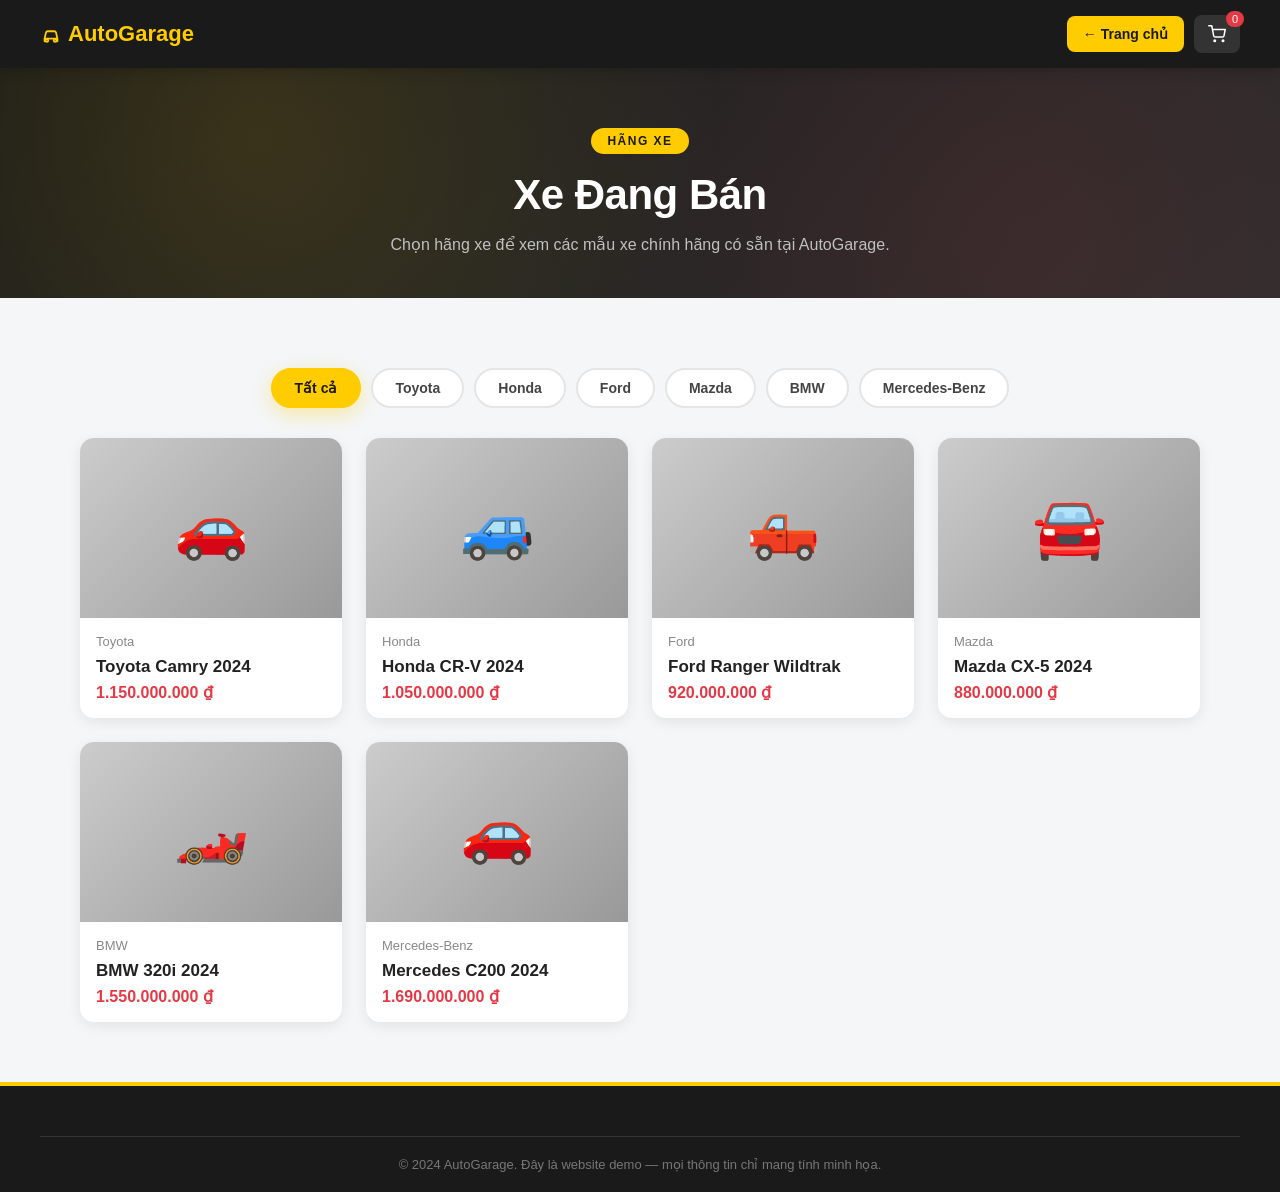
==== Source/Website_garage_auto/cars.html @ 5e153e86 "thêm vào" ====
<!DOCTYPE html>
<html lang="vi">
<head>
  <meta charset="UTF-8">
  <meta name="viewport" content="width=device-width, initial-scale=1.0">
  <title>Xe Theo Hãng — AutoGarage</title>
  <link rel="stylesheet" href="css/style.css">
  <link rel="stylesheet" href="css/page.css">
  <link rel="stylesheet" href="css/toast.css">
</head>
<body>

<header class="site-header">
  <a href="index.html" class="logo">
    <svg viewBox="0 0 24 24" width="22" height="22" fill="none" stroke="currentColor" stroke-width="2" stroke-linecap="round" stroke-linejoin="round" style="vertical-align:middle;margin-right:6px">
      <path d="M5 17h14M5 17l1.5-6.5A2 2 0 0 1 8.4 9h7.2a2 2 0 0 1 1.9 1.5L19 17M5 17v3M19 17v3"></path>
      <circle cx="7.5" cy="19" r="1.5"></circle>
      <circle cx="16.5" cy="19" r="1.5"></circle>
    </svg>
    AutoGarage
  </a>
  <div class="header-actions">
    <a href="index.html" class="header-login-btn">← Trang chủ</a>
    <a href="cart.html" class="btn-cart" style="text-decoration:none">
      <svg viewBox="0 0 24 24" width="18" height="18" fill="none" stroke="currentColor" stroke-width="2" stroke-linecap="round" stroke-linejoin="round">
        <circle cx="9" cy="21" r="1"></circle>
        <circle cx="20" cy="21" r="1"></circle>
        <path d="M1 1h4l2.6 13.4a2 2 0 0 0 2 1.6h9.7a2 2 0 0 0 2-1.6L23 6H6"></path>
      </svg>
      <span class="cart-count" id="cart-count">0</span>
    </a>
  </div>
</header>

<main class="page-wrapper">
  <section class="page-hero" style="padding:60px 40px 40px">
    <div class="page-hero-content">
      <span class="page-hero-badge" id="page-badge">HÃNG XE</span>
      <h1 id="page-title">Xe Đang Bán</h1>
      <p id="page-desc">Chọn hãng xe để xem các mẫu xe chính hãng có sẵn tại AutoGarage.</p>
    </div>
  </section>

  <!-- Bộ lọc hãng -->
  <section class="page-section" style="padding-bottom:20px">
    <div class="filter-tabs" id="brand-tabs">
      <a href="cars.html" class="filter-tab" data-brand="">Tất cả</a>
      <a href="cars.html?brand=toyota" class="filter-tab" data-brand="toyota">Toyota</a>
      <a href="cars.html?brand=honda" class="filter-tab" data-brand="honda">Honda</a>
      <a href="cars.html?brand=ford" class="filter-tab" data-brand="ford">Ford</a>
      <a href="cars.html?brand=mazda" class="filter-tab" data-brand="mazda">Mazda</a>
      <a href="cars.html?brand=bmw" class="filter-tab" data-brand="bmw">BMW</a>
      <a href="cars.html?brand=mercedes" class="filter-tab" data-brand="mercedes">Mercedes-Benz</a>
    </div>
  </section>

  <section class="page-section" style="padding-top:0">
    <div id="cars-grid" class="grid"></div>
  </section>
</main>

<footer class="site-footer">
  <div class="footer-bottom">
    <p>© 2024 AutoGarage. Đây là website demo — mọi thông tin chỉ mang tính minh họa.</p>
  </div>
</footer>

<script src="js/data.js"></script>
<script src="js/toast.js"></script>
<script>
(function () {
  function escapeHtml(str) {
    const d = document.createElement('div');
    d.textContent = str == null ? '' : String(str);
    return d.innerHTML;
  }

  // Cập nhật cart badge
  const cartCountEl = document.getElementById('cart-count');
  if (cartCountEl) {
    const cart = JSON.parse(localStorage.getItem('autogarage_cart') || '[]');
    cartCountEl.textContent = cart.reduce((s, i) => s + i.qty, 0);
  }

  const params = new URLSearchParams(location.search);
  const brandParam = (params.get('brand') || '').toLowerCase();

  // Highlight tab active
  document.querySelectorAll('.filter-tab').forEach(tab => {
    if (tab.dataset.brand === brandParam) {
      tab.classList.add('active');
    }
  });

  // Lọc dữ liệu
  let list = carsData;
  let title = 'Xe Đang Bán';
  let desc = 'Chọn hãng xe để xem các mẫu xe chính hãng có sẵn tại AutoGarage.';

  if (brandParam) {
    list = carsData.filter(c => c.brand.toLowerCase().includes(brandParam));
    const brandLabel = list[0] ? list[0].brand : brandParam.toUpperCase();
    title = `Xe ${brandLabel}`;
    desc = `Danh sách xe ${brandLabel} chính hãng đang có tại AutoGarage.`;
  }

  document.getElementById('page-title').textContent = title;
  document.getElementById('page-desc').textContent = desc;
  document.title = title + ' — AutoGarage';

  // Render
  const grid = document.getElementById('cars-grid');
  if (!list.length) {
    grid.innerHTML = '<p style="color:#888;padding:40px;text-align:center;grid-column:1/-1">Không có xe nào của hãng này.</p>';
  } else {
    grid.innerHTML = list.map(car => `
      <a class="card" href="product.html?type=car&id=${car.id}">
        <div class="card-img">${car.img}</div>
        <div class="card-body">
          <div class="card-brand">${escapeHtml(car.brand)}</div>
          <div class="card-title">${escapeHtml(car.name)}</div>
          <div class="card-price">${escapeHtml(car.price)}</div>
        </div>
      </a>
    `).join('');
  }
})();
</script>
</body>
</html>
---- Source/Website_garage_auto/css/style.css ----
* { margin: 0; padding: 0; box-sizing: border-box; }

body {
  font-family: 'Segoe UI', Tahoma, sans-serif;
  background: #f4f6f8;
  color: #222;
}

/* HEADER */
.site-header {
  position: sticky;
  top: 0;
  display: flex;
  align-items: center;
  gap: 30px;
  padding: 15px 40px;
  background: #1a1a1a;
  color: #fff;
  z-index: 100;
  box-shadow: 0 2px 12px rgba(0,0,0,0.2);
}

.logo { font-size: 22px; font-weight: 800; color: #ffcc00; }

.menu { display: flex; list-style: none; gap: 5px; }
.menu-item { position: relative; }

.menu-link, .menu-item > a {
  display: block;
  padding: 12px 18px;
  color: #eee;
  text-decoration: none;
  border-radius: 6px;
  font-weight: 500;
  transition: background 0.2s;
}

.menu-item > a:hover { background: #333; color: #ffcc00; }

.dropdown {
  position: absolute;
  top: 100%;
  left: 0;
  min-width: 240px;
  background: #fff;
  color: #222;
  border-radius: 8px;
  box-shadow: 0 10px 30px rgba(0,0,0,0.2);
  padding: 8px 0;
  list-style: none;
  opacity: 0;
  visibility: hidden;
  transform: translateY(10px);
  transition: all 0.25s ease;
  z-index: 200;
}

.menu-item.has-dropdown:hover > .dropdown {
  opacity: 1;
  visibility: visible;
  transform: translateY(0);
}

.dropdown li a {
  display: block;
  padding: 10px 20px;
  color: #333;
  text-decoration: none;
  font-size: 14px;
}
.dropdown li a:hover { background: #fff3cd; color: #c97d00; }

.dropdown-group {
  padding: 10px 20px;
  font-weight: 700;
  color: #999;
  font-size: 12px;
  text-transform: uppercase;
  border-top: 1px solid #eee;
}
.dropdown-group:first-child { border-top: none; }
.dropdown-group ul { list-style: none; padding-left: 8px; }
.dropdown-group ul li a {
  font-weight: 400;
  font-size: 14px;
  padding: 6px 12px;
  color: #333;
}

.header-actions { margin-left: auto; display: flex; gap: 10px; align-items: center; }

.btn-cart {
  display: inline-flex;
  align-items: center;
  justify-content: center;
  background: #333;
  border: none;
  color: #fff;
  padding: 10px 14px;
  border-radius: 8px;
  cursor: pointer;
  font-size: 16px;
  position: relative;
}

.cart-count {
  background: #e63946;
  color: #fff;
  font-size: 11px;
  padding: 2px 6px;
  border-radius: 10px;
  position: absolute;
  top: -4px; right: -4px;
  min-width: 18px;
  text-align: center;
}

.header-login-btn {
  display: inline-flex;
  align-items: center;
  gap: 8px;
  padding: 10px 16px;
  background: #ffcc00;
  color: #1a1a1a;
  text-decoration: none;
  border-radius: 8px;
  font-weight: 700;
  font-size: 14px;
  transition: background 0.2s;
}
.header-login-btn:hover { background: #ffaa00; }

/* SECTIONS */
.section { padding: 40px; max-width: 1400px; margin: 0 auto; }

.section-title {
  font-size: 28px;
  margin-bottom: 25px;
  color: #1a1a1a;
  border-left: 6px solid #ffcc00;
  padding-left: 14px;
}

.grid {
  display: grid;
  grid-template-columns: repeat(auto-fill, minmax(260px, 1fr));
  gap: 24px;
}

/* CARD */
.card {
  background: #fff;
  border-radius: 14px;
  overflow: hidden;
  cursor: pointer;
  box-shadow: 0 4px 14px rgba(0,0,0,0.08);
  transition: transform 0.25s, box-shadow 0.25s;
  text-decoration: none;
  color: inherit;
  display: block;
}
.card:hover {
  transform: translateY(-6px);
  box-shadow: 0 12px 28px rgba(0,0,0,0.15);
}
.card-img {
  height: 180px;
  background: linear-gradient(135deg, #ccc, #999);
  display: flex;
  align-items: center;
  justify-content: center;
  font-size: 60px;
  color: #fff;
}
.card-body { padding: 16px; }
.card-title { font-size: 17px; font-weight: 700; margin-bottom: 6px; }
.card-price { color: #e63946; font-weight: 700; font-size: 16px; }
.card-brand { font-size: 13px; color: #888; margin-bottom: 8px; }

/* ===== HERO BANNER ===== */
.hero-banner {
  position: relative;
  height: 520px;
  overflow: hidden;
  display: flex;
  align-items: center;
  margin: 0;
}

.hero-img {
  position: absolute;
  inset: 0;
  width: 100%;
  height: 100%;
  object-fit: cover;
  transform: scale(1.03);
  animation: heroZoom 12s ease-in-out infinite alternate;
}

@keyframes heroZoom {
  from { transform: scale(1.03); }
  to   { transform: scale(1.12); }
}

.hero-overlay {
  position: absolute;
  inset: 0;
  background: linear-gradient(
    to right,
    rgba(0, 0, 0, 0.85) 0%,
    rgba(0, 0, 0, 0.55) 55%,
    rgba(0, 0, 0, 0.15) 100%
  );
  z-index: 1;
}

.hero-content {
  position: relative;
  z-index: 2;
  padding: 0 60px;
  max-width: 720px;
  color: #fff;
  animation: fadeUp 0.9s ease both;
}

@keyframes fadeUp {
  from { opacity: 0; transform: translateY(24px); }
  to   { opacity: 1; transform: translateY(0); }
}

.hero-title {
  font-size: 52px;
  font-weight: 800;
  line-height: 1.15;
  margin-bottom: 16px;
  letter-spacing: -0.5px;
}

.hero-title::after {
  content: '';
  display: block;
  width: 90px;
  height: 4px;
  background: #ffcc00;
  margin-top: 18px;
  border-radius: 2px;
}

.hero-subtitle {
  font-size: 18px;
  line-height: 1.6;
  color: #e0e0e0;
  margin-bottom: 32px;
}

.hero-actions { display: flex; gap: 14px; flex-wrap: wrap; }

.hero-btn {
  padding: 14px 28px;
  border-radius: 6px;
  font-size: 15px;
  font-weight: 700;
  text-decoration: none;
  transition: transform 0.2s, box-shadow 0.2s, background 0.2s;
  display: inline-block;
}

.hero-btn-primary {
  background: #ffcc00;
  color: #1a1a1a;
  box-shadow: 0 6px 20px rgba(255, 204, 0, 0.35);
}
.hero-btn-primary:hover {
  background: #ffaa00;
  transform: translateY(-3px);
}

.hero-btn-outline {
  background: transparent;
  color: #fff;
  border: 2px solid #fff;
}
.hero-btn-outline:hover {
  background: #fff;
  color: #1a1a1a;
  transform: translateY(-3px);
}

/* ===== FLASH SALE ===== */
.flash-sale {
  background: linear-gradient(135deg, #1a1a1a 0%, #2d2d2d 100%);
  padding: 50px 40px;
  position: relative;
  overflow: hidden;
}

.flash-sale::before {
  content: '';
  position: absolute;
  inset: 0;
  background:
    radial-gradient(circle at 15% 30%, rgba(255, 204, 0, 0.15), transparent 45%),
    radial-gradient(circle at 85% 70%, rgba(230, 57, 70, 0.15), transparent 45%);
  pointer-events: none;
}

.flash-inner {
  max-width: 1400px;
  margin: 0 auto;
  position: relative;
  z-index: 1;
  display: grid;
  grid-template-columns: 1fr auto;
  gap: 40px;
  align-items: center;
}

.flash-content h2 {
  color: #fff;
  font-size: 36px;
  margin-bottom: 10px;
  letter-spacing: -0.5px;
}

.flash-content h2 .highlight {
  color: #ffcc00;
  text-shadow: 0 0 20px rgba(255, 204, 0, 0.5);
}

.flash-content p {
  color: #b0b0b0;
  font-size: 16px;
  line-height: 1.6;
  margin-bottom: 24px;
  max-width: 560px;
}

.flash-badge {
  display: inline-block;
  padding: 6px 14px;
  background: #e63946;
  color: #fff;
  font-size: 12px;
  font-weight: 700;
  border-radius: 20px;
  letter-spacing: 1px;
  margin-bottom: 12px;
  animation: badgePulse 1.5s ease-in-out infinite;
}

@keyframes badgePulse {
  0%, 100% { transform: scale(1); }
  50%      { transform: scale(1.08); }
}

.countdown { display: flex; gap: 14px; margin-top: 20px; }

.count-box {
  background: #fff;
  color: #1a1a1a;
  border-radius: 10px;
  padding: 14px 20px;
  min-width: 78px;
  text-align: center;
  box-shadow: 0 8px 24px rgba(0, 0, 0, 0.3);
}

.count-num {
  font-size: 32px;
  font-weight: 800;
  line-height: 1;
  font-variant-numeric: tabular-nums;
  display: block;
  color: #e63946;
}

.count-label {
  font-size: 11px;
  font-weight: 600;
  color: #666;
  text-transform: uppercase;
  letter-spacing: 1px;
  margin-top: 6px;
  display: block;
}

.flash-coupon {
  background: rgba(255, 255, 255, 0.08);
  border: 2px dashed #ffcc00;
  border-radius: 14px;
  padding: 24px 28px;
  text-align: center;
  min-width: 260px;
}

.flash-coupon-label {
  color: #ffcc00;
  font-size: 12px;
  font-weight: 700;
  text-transform: uppercase;
  letter-spacing: 1.5px;
  margin-bottom: 10px;
}

.flash-coupon-code {
  font-size: 32px;
  font-weight: 800;
  color: #fff;
  letter-spacing: 3px;
  margin-bottom: 8px;
  font-family: 'Courier New', monospace;
}

.flash-coupon-desc {
  color: #ccc;
  font-size: 13px;
  margin-bottom: 16px;
}

.flash-coupon-btn {
  padding: 12px 24px;
  background: #ffcc00;
  color: #1a1a1a;
  border: none;
  border-radius: 8px;
  font-weight: 700;
  font-size: 14px;
  cursor: pointer;
  transition: background 0.2s, transform 0.1s;
}

.flash-coupon-btn:hover { background: #ffaa00; transform: scale(1.03); }
.flash-coupon-btn:active { transform: scale(0.98); }

/* ===== FOOTER ===== */
.site-footer {
  background: #1a1a1a;
  color: #cfcfcf;
  padding: 50px 40px 0;
  margin-top: 0;
  border-top: 4px solid #ffcc00;
}

.footer-grid {
  display: grid;
  grid-template-columns: 1.4fr 1fr 1fr 1.2fr;
  gap: 40px;
  max-width: 1400px;
  margin: 0 auto;
  padding-bottom: 40px;
}

.footer-title { color: #ffcc00; font-size: 20px; margin-bottom: 14px; font-weight: 800; }
.footer-heading {
  color: #fff;
  font-size: 15px;
  margin-bottom: 14px;
  font-weight: 700;
  text-transform: uppercase;
  letter-spacing: 0.5px;
}

.footer-text { line-height: 1.7; font-size: 14px; color: #aaa; margin-bottom: 16px; }

.footer-list, .footer-links { list-style: none; padding: 0; }
.footer-list li { font-size: 14px; margin-bottom: 12px; line-height: 1.5; color: #aaa; }
.footer-links li { margin-bottom: 10px; }
.footer-links a {
  color: #aaa;
  text-decoration: none;
  font-size: 14px;
  transition: color 0.2s, padding-left 0.2s;
}
.footer-links a:hover { color: #ffcc00; padding-left: 6px; }

.footer-social { display: flex; gap: 10px; margin-top: 10px; }
.footer-social a {
  display: inline-flex;
  align-items: center;
  justify-content: center;
  width: 38px;
  height: 38px;
  border-radius: 50%;
  background: #2a2a2a;
  color: #ffcc00;
  border: 1px solid #333;
  transition: background 0.2s, color 0.2s, transform 0.2s;
}
.footer-social a:hover { background: #ffcc00; color: #1a1a1a; transform: translateY(-3px); }

.footer-form { display: flex; gap: 8px; }
.footer-form input {
  flex: 1;
  padding: 12px 14px;
  border: 1px solid #333;
  background: #262626;
  color: #eee;
  border-radius: 8px;
  font-size: 14px;
  outline: none;
  transition: border-color 0.2s;
}
.footer-form input:focus { border-color: #ffcc00; }
.footer-form button {
  display: inline-flex;
  align-items: center;
  justify-content: center;
  padding: 0 16px;
  background: #ffcc00;
  color: #1a1a1a;
  border: none;
  border-radius: 8px;
  cursor: pointer;
  transition: background 0.2s;
}
.footer-form button:hover { background: #ffaa00; }

.footer-bottom {
  border-top: 1px solid #333;
  padding: 20px 0;
  text-align: center;
  font-size: 13px;
  color: #777;
}

/* Responsive */
@media (max-width: 900px) {
  .footer-grid { grid-template-columns: 1fr 1fr; }
  .flash-inner { grid-template-columns: 1fr; text-align: center; }
  .flash-content p { margin-left: auto; margin-right: auto; }
  .countdown { justify-content: center; }
  .flash-coupon { margin: 0 auto; }
}

@media (max-width: 768px) {
  .hero-banner { height: 420px; }
  .hero-title { font-size: 32px; }
  .hero-subtitle { font-size: 15px; }
  .hero-content { padding: 0 24px; }
  .site-header { padding: 12px 20px; gap: 15px; flex-wrap: wrap; }
  .section { padding: 30px 20px; }
}

@media (max-width: 560px) {
  .footer-grid { grid-template-columns: 1fr; }
  .site-footer { padding: 40px 20px 0; }
}

/* Flash Sale nằm giữa banner và section đầu tiên */
.hero-banner + .flash-sale {
  margin: 0;
}

.flash-sale + .section {
  padding-top: 40px;
}

button.header-login-btn {
  border: none;
  cursor: pointer;
  font-family: inherit;
}

/* ===== LOGO CLICKABLE ===== */
a.logo {
  color: #ffcc00;
  text-decoration: none;
  transition: opacity 0.2s, transform 0.2s;
  display: inline-flex;
  align-items: center;
}
a.logo:hover {
  opacity: 0.85;
  transform: scale(1.03);
}

/* ===== SUBMENU PHỤ KIỆN — chữ thường, in hoa chữ cái đầu ===== */
.dropdown-group ul li a {
  text-transform: none;
  font-weight: 400;
}

.dropdown-group ul li a::first-letter {
  text-transform: uppercase;
}
---- Source/Website_garage_auto/css/page.css ----
.page-wrapper { min-height: 60vh; }

/* Page hero */
.page-hero {
  background: linear-gradient(135deg, #1a1a1a 0%, #2d2d2d 100%);
  color: #fff;
  padding: 80px 40px 60px;
  text-align: center;
  position: relative;
  overflow: hidden;
}

.page-hero::before {
  content: '';
  position: absolute;
  inset: 0;
  background:
    radial-gradient(circle at 20% 30%, rgba(255,204,0,0.12), transparent 45%),
    radial-gradient(circle at 80% 70%, rgba(230,57,70,0.1), transparent 45%);
  pointer-events: none;
}

.page-hero-content {
  position: relative;
  max-width: 800px;
  margin: 0 auto;
}

.page-hero-badge {
  display: inline-block;
  padding: 6px 16px;
  background: #ffcc00;
  color: #1a1a1a;
  font-size: 12px;
  font-weight: 700;
  border-radius: 20px;
  letter-spacing: 1.5px;
  margin-bottom: 16px;
}

.page-hero h1 {
  font-size: 42px;
  font-weight: 800;
  line-height: 1.2;
  margin-bottom: 12px;
  letter-spacing: -0.5px;
}

.page-hero p {
  font-size: 16px;
  color: #c0c0c0;
  line-height: 1.6;
}

.page-section {
  padding: 60px 40px;
  max-width: 1200px;
  margin: 0 auto;
}

.page-section-title {
  font-size: 32px;
  font-weight: 800;
  text-align: center;
  margin-bottom: 40px;
  color: #1a1a1a;
}

.page-section-dark {
  background: #f8f9fb;
  max-width: none;
  padding-left: 40px;
  padding-right: 40px;
}

.about-grid {
  display: grid;
  grid-template-columns: 1.3fr 1fr;
  gap: 60px;
  align-items: start;
}

.about-text h2 {
  font-size: 32px;
  margin-bottom: 20px;
  color: #1a1a1a;
  position: relative;
  padding-bottom: 14px;
}

.about-text h2::after {
  content: '';
  position: absolute;
  bottom: 0;
  left: 0;
  width: 70px;
  height: 4px;
  background: #ffcc00;
  border-radius: 2px;
}

.about-text p {
  font-size: 15px;
  line-height: 1.8;
  color: #555;
  margin-bottom: 16px;
}

.about-stats {
  display: grid;
  grid-template-columns: 1fr 1fr;
  gap: 16px;
}

.stat-card {
  background: #fff;
  padding: 24px 20px;
  border-radius: 14px;
  text-align: center;
  box-shadow: 0 4px 14px rgba(0,0,0,0.06);
  border-top: 4px solid #ffcc00;
  transition: transform 0.25s;
}

.stat-card:hover { transform: translateY(-5px); }

.stat-num {
  font-size: 36px;
  font-weight: 800;
  color: #1a1a1a;
  line-height: 1;
  margin-bottom: 8px;
}

.stat-label {
  font-size: 13px;
  color: #888;
  font-weight: 600;
  text-transform: uppercase;
  letter-spacing: 0.5px;
}

.values-grid {
  display: grid;
  grid-template-columns: repeat(auto-fit, minmax(220px, 1fr));
  gap: 24px;
  max-width: 1200px;
  margin: 0 auto;
}

.value-card {
  background: #fff;
  padding: 30px 24px;
  border-radius: 14px;
  text-align: center;
  box-shadow: 0 4px 14px rgba(0,0,0,0.06);
  transition: transform 0.25s, box-shadow 0.25s;
}

.value-card:hover {
  transform: translateY(-6px);
  box-shadow: 0 12px 28px rgba(0,0,0,0.12);
}

.value-icon {
  width: 64px;
  height: 64px;
  margin: 0 auto 16px;
  background: #fff3cd;
  color: #b45309;
  border-radius: 50%;
  display: flex;
  align-items: center;
  justify-content: center;
}

.value-card h3 {
  font-size: 17px;
  margin-bottom: 10px;
  color: #1a1a1a;
}

.value-card p {
  font-size: 14px;
  line-height: 1.6;
  color: #666;
}

.page-cta {
  background: linear-gradient(135deg, #1a1a1a 0%, #2d2d2d 100%);
  color: #fff;
  padding: 70px 40px;
  text-align: center;
}

.page-cta h2 { font-size: 34px; margin-bottom: 12px; }
.page-cta p { font-size: 16px; color: #c0c0c0; margin-bottom: 28px; }

/* News grid */
.news-grid {
  display: grid;
  grid-template-columns: repeat(auto-fill, minmax(320px, 1fr));
  gap: 28px;
}

.news-card {
  background: #fff;
  border-radius: 14px;
  overflow: hidden;
  box-shadow: 0 4px 16px rgba(0,0,0,0.08);
  transition: transform 0.25s, box-shadow 0.25s;
  display: flex;
  flex-direction: column;
}

.news-card:hover {
  transform: translateY(-6px);
  box-shadow: 0 14px 32px rgba(0,0,0,0.14);
}

.news-img {
  height: 180px;
  display: flex;
  align-items: center;
  justify-content: center;
  font-size: 70px;
  color: #fff;
}

.news-body {
  padding: 22px;
  flex: 1;
  display: flex;
  flex-direction: column;
}

.news-meta {
  display: flex;
  justify-content: space-between;
  align-items: center;
  margin-bottom: 12px;
}

.news-tag {
  display: inline-block;
  padding: 4px 12px;
  background: #fff3cd;
  color: #b45309;
  font-size: 11px;
  font-weight: 700;
  border-radius: 12px;
  letter-spacing: 0.5px;
}

.news-date { font-size: 12px; color: #999; }

.news-card h3 {
  font-size: 18px;
  margin-bottom: 10px;
  color: #1a1a1a;
  line-height: 1.4;
}

.news-card p {
  font-size: 14px;
  color: #666;
  line-height: 1.6;
  margin-bottom: 16px;
  flex: 1;
}

.news-link {
  color: #b45309;
  font-weight: 700;
  font-size: 14px;
  text-decoration: none;
  align-self: flex-start;
  transition: transform 0.2s;
}

.news-link:hover {
  color: #1a1a1a;
  transform: translateX(4px);
}

@media (max-width: 800px) {
  .about-grid { grid-template-columns: 1fr; gap: 40px; }
  .page-hero { padding: 60px 24px 40px; }
  .page-hero h1 { font-size: 30px; }
  .page-section { padding: 40px 24px; }
  .page-section-title { font-size: 24px; }
  .page-cta { padding: 50px 24px; }
  .page-cta h2 { font-size: 26px; }
}

/* ===== FILTER TABS ===== */
.filter-tabs {
  display: flex;
  flex-wrap: wrap;
  gap: 10px;
  justify-content: center;
  padding: 10px 0;
}

.filter-tab {
  display: inline-block;
  padding: 10px 22px;
  background: #fff;
  border: 2px solid #e5e5e5;
  border-radius: 40px;
  color: #444;
  text-decoration: none;
  font-size: 14px;
  font-weight: 600;
  transition: all 0.2s ease;
}

.filter-tab:hover {
  border-color: #ffcc00;
  color: #1a1a1a;
  transform: translateY(-2px);
}

.filter-tab.active {
  background: #ffcc00;
  border-color: #ffcc00;
  color: #1a1a1a;
  font-weight: 800;
  box-shadow: 0 6px 20px rgba(255, 204, 0, 0.35);
}
---- Source/Website_garage_auto/css/toast.css ----
/* ============================================
   AUTOGARAGE TOAST SYSTEM — Custom Notification
   ============================================ */

.toast-container {
  position: fixed;
  top: 24px;
  right: 24px;
  z-index: 99999;
  display: flex;
  flex-direction: column;
  gap: 12px;
  pointer-events: none;
  max-width: 380px;
  width: calc(100% - 48px);
}

.toast-item {
  position: relative;
  display: flex;
  align-items: flex-start;
  gap: 14px;
  padding: 16px 18px 20px;
  background: #ffffff;
  border-radius: 14px;
  box-shadow:
    0 10px 40px rgba(0, 0, 0, 0.12),
    0 2px 8px rgba(0, 0, 0, 0.08);
  border-left: 4px solid #1a1a1a;
  pointer-events: auto;
  overflow: hidden;
  transform: translateX(120%);
  opacity: 0;
  transition:
    transform 0.45s cubic-bezier(0.34, 1.56, 0.64, 1),
    opacity 0.3s ease;
}

.toast-item.show {
  transform: translateX(0);
  opacity: 1;
}

.toast-item.hide {
  transform: translateX(120%);
  opacity: 0;
}

/* Icon */
.toast-icon {
  flex-shrink: 0;
  width: 32px;
  height: 32px;
  border-radius: 50%;
  display: flex;
  align-items: center;
  justify-content: center;
  background: #f5f5f5;
  color: #1a1a1a;
}

.toast-icon svg {
  width: 18px;
  height: 18px;
  stroke-width: 2.5;
}

/* Nội dung */
.toast-body {
  flex: 1;
  min-width: 0;
}

.toast-title {
  font-size: 14px;
  font-weight: 800;
  color: #1a1a1a;
  margin-bottom: 2px;
  letter-spacing: 0.2px;
}

.toast-message {
  font-size: 13px;
  color: #555;
  line-height: 1.5;
  word-break: break-word;
}

/* Nút đóng */
.toast-close {
  flex-shrink: 0;
  width: 22px;
  height: 22px;
  border: none;
  background: transparent;
  cursor: pointer;
  color: #aaa;
  display: flex;
  align-items: center;
  justify-content: center;
  border-radius: 50%;
  transition: background 0.2s, color 0.2s;
  padding: 0;
}

.toast-close:hover {
  background: #f0f0f0;
  color: #333;
}

/* Progress bar đếm ngược */
.toast-progress {
  position: absolute;
  bottom: 0;
  left: 0;
  height: 3px;
  width: 100%;
  background: #1a1a1a;
  transform-origin: left;
  animation: toastProgress linear forwards;
}

@keyframes toastProgress {
  from { transform: scaleX(1); }
  to   { transform: scaleX(0); }
}

/* ============ BIẾN THỂ THEO LOẠI ============ */

/* SUCCESS — xanh lá */
.toast-item.success {
  border-left-color: #10b981;
}
.toast-item.success .toast-icon {
  background: #d1fae5;
  color: #10b981;
}
.toast-item.success .toast-progress {
  background: #10b981;
}

/* ERROR — đỏ */
.toast-item.error {
  border-left-color: #ef4444;
}
.toast-item.error .toast-icon {
  background: #fee2e2;
  color: #ef4444;
}
.toast-item.error .toast-progress {
  background: #ef4444;
}

/* WARNING — vàng cam */
.toast-item.warning {
  border-left-color: #f59e0b;
}
.toast-item.warning .toast-icon {
  background: #fef3c7;
  color: #f59e0b;
}
.toast-item.warning .toast-progress {
  background: #f59e0b;
}

/* INFO — xanh dương */
.toast-item.info {
  border-left-color: #3b82f6;
}
.toast-item.info .toast-icon {
  background: #dbeafe;
  color: #3b82f6;
}
.toast-item.info .toast-progress {
  background: #3b82f6;
}

/* CART — vàng đen (riêng cho giỏ hàng) */
.toast-item.cart {
  border-left-color: #ffcc00;
  background: linear-gradient(135deg, #fffef5, #ffffff);
}
.toast-item.cart .toast-icon {
  background: #fff3cd;
  color: #b45309;
}
.toast-item.cart .toast-progress {
  background: #ffcc00;
}

/* Animation icon pop khi xuất hiện */
.toast-item.show .toast-icon svg {
  animation: iconPop 0.5s cubic-bezier(0.34, 1.56, 0.64, 1) 0.15s both;
}

@keyframes iconPop {
  0%   { transform: scale(0) rotate(-45deg); }
  60%  { transform: scale(1.2) rotate(5deg); }
  100% { transform: scale(1) rotate(0); }
}

/* Mobile */
@media (max-width: 480px) {
  .toast-container {
    top: 16px;
    right: 16px;
    left: 16px;
    max-width: none;
    width: auto;
  }
  .toast-item {
    padding: 14px 16px 18px;
  }
}

/* Hiệu ứng rung nhẹ cho lỗi */
.toast-item.error.show {
  animation: shake 0.4s ease 0.15s;
}

@keyframes shake {
  0%, 100% { transform: translateX(0); }
  20%      { transform: translateX(-6px); }
  40%      { transform: translateX(6px); }
  60%      { transform: translateX(-4px); }
  80%      { transform: translateX(4px); }
}
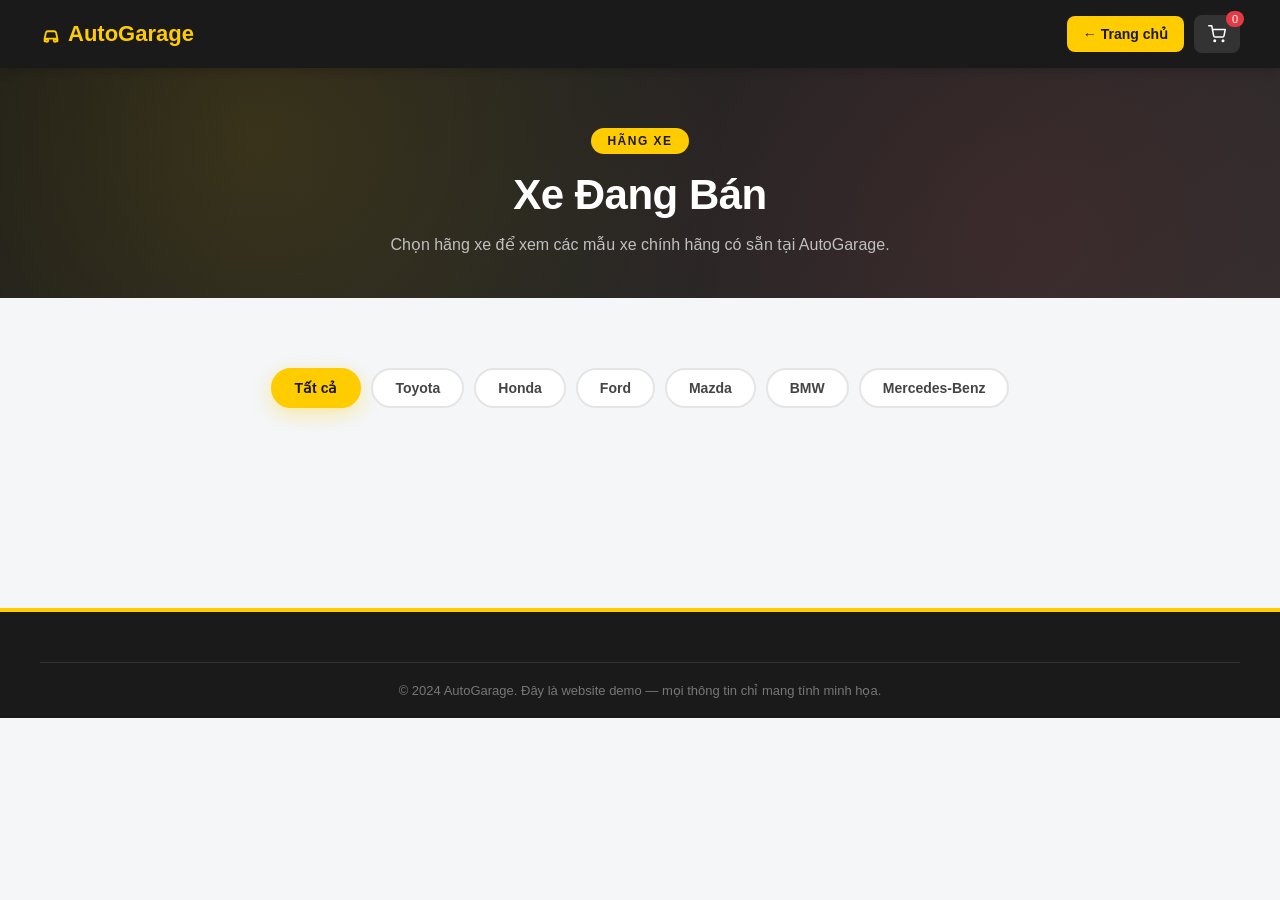
==== commit b9fd0b9a: "thêm và chỉnh sửa" ====
--- a/Source/Website_garage_auto/cars.html
+++ b/Source/Website_garage_auto/cars.html
@@ -93,12 +93,12 @@
   });
 
   // Lọc dữ liệu
-  let list = carsData;
-  let title = 'Xe Đang Bán';
-  let desc = 'Chọn hãng xe để xem các mẫu xe chính hãng có sẵn tại AutoGarage.';
+  // Lấy dữ liệu từ Admin (nếu có) hoặc mặc định từ data.js
+  let allCars = JSON.parse(localStorage.getItem('db_cars')) || carsData;
+  let list = allCars;
 
   if (brandParam) {
-    list = carsData.filter(c => c.brand.toLowerCase().includes(brandParam));
+    list = allCars.filter(c => c.brand.toLowerCase().includes(brandParam));
     const brandLabel = list[0] ? list[0].brand : brandParam.toUpperCase();
     title = `Xe ${brandLabel}`;
     desc = `Danh sách xe ${brandLabel} chính hãng đang có tại AutoGarage.`;
